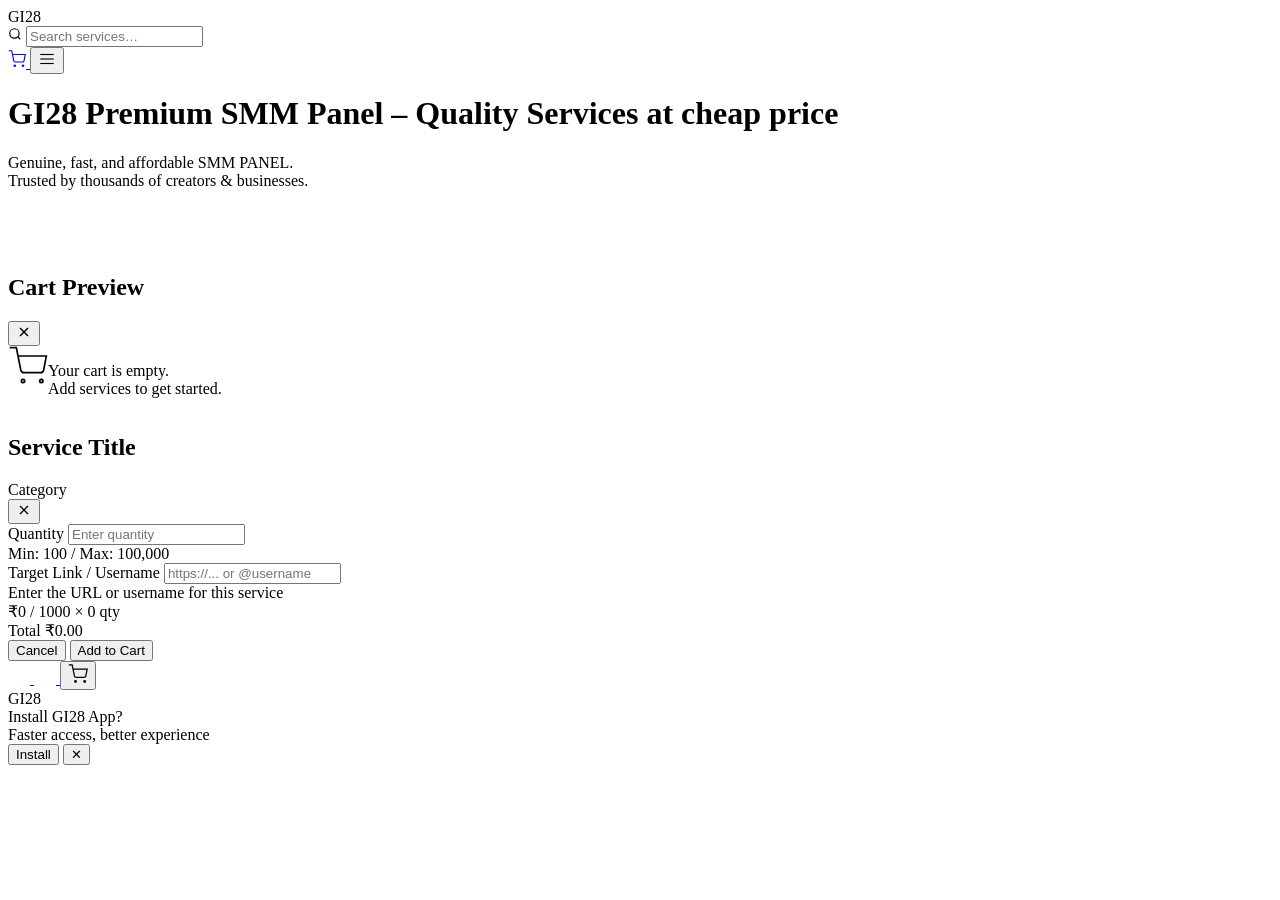
==== index.html @ 5dd4b01d "Create index.html" ====
<!DOCTYPE html>
<html lang="en">
<head>
  <meta charset="UTF-8"/>
  <meta name="viewport" content="width=device-width, initial-scale=1.0, viewport-fit=cover"/>
  <meta name="theme-color" content="#1A2517"/>
  <meta name="description" content="GI28 — Cheapest digital services marketplace. Instagram, YouTube, Telegram, Facebook growth services. Fast, secure, genuine."/>
  <meta name="keywords" content="instagram followers, youtube subscribers, telegram members, social media services, cheap smm panel"/>
  <meta property="og:title" content="GI28 — Digital Services Marketplace"/>
  <meta property="og:description" content="Cheapest Deals | Limited Time Offer | Fast and Secure | Genuine Services"/>
  <meta property="og:url" content="https://gi28.site"/>
  <meta property="og:type" content="website"/>
  <meta name="twitter:card" content="summary"/>
  <title>GI28 — Digital Services Marketplace</title>
  <link rel="manifest" href="/manifest.json"/>
  <link rel="preconnect" href="https://fonts.googleapis.com"/>
  <link rel="preconnect" href="https://fonts.gstatic.com" crossorigin/>
  <link href="https://fonts.googleapis.com/css2?family=Playfair+Display:ital,wght@0,400;0,500;0,600;0,700;1,400&family=DM+Sans:opsz,wght@9..40,300;9..40,400;9..40,500&display=swap" rel="stylesheet"/>
  <link rel="stylesheet" href="/style.css"/>
</head>
<body>

<!-- Background blobs -->
<div class="bg-blobs" aria-hidden="true">
  <div class="bg-blob bg-blob--1"></div>
  <div class="bg-blob bg-blob--2"></div>
  <div class="bg-blob bg-blob--3"></div>
</div>

<div id="app">

  <!-- ── Topbar ── -->

  <!-- ── Header ── -->
  <header class="header" role="banner">
    <div class="header__logo">
      GI28
   </div>

    <div class="header__search" role="search" style="position:relative">
      <svg width="14" height="14" viewBox="0 0 24 24" fill="none" stroke="currentColor" stroke-width="2" aria-hidden="true">
        <circle cx="11" cy="11" r="8"/><line x1="21" y1="21" x2="16.65" y2="16.65"/>
      </svg>
      <input type="search" id="search-input" placeholder="Search services…" autocomplete="off" aria-label="Search services"/>
      <div id="search-results" class="search-results" role="listbox" aria-label="Search results"></div>
    </div>



    <div class="header__actions">
      <a href="/cart/" class="btn-icon" title="View Cart" aria-label="View cart">
        <svg width="18" height="18" viewBox="0 0 24 24" fill="none" stroke="currentColor" stroke-width="1.5" aria-hidden="true">
          <circle cx="9" cy="21" r="1"/><circle cx="20" cy="21" r="1"/>
          <path d="M1 1h4l2.68 13.39a2 2 0 0 0 2 1.61h9.72a2 2 0 0 0 2-1.61L23 6H6"/>
        </svg>
        <span class="cart-badge" aria-live="polite" style="display:none">0</span>
      </a>

      <button id="cart-toggle" class="btn-icon" title="Cart Preview" aria-label="Open cart preview" aria-expanded="false">
        <svg width="18" height="18" viewBox="0 0 24 24" fill="none" stroke="currentColor" stroke-width="1.5" aria-hidden="true">
          <line x1="3" y1="12" x2="21" y2="12"/><line x1="3" y1="6" x2="21" y2="6"/><line x1="3" y1="18" x2="21" y2="18"/>
        </svg>
        <span class="cart-badge" aria-live="polite" style="display:none">0</span>
      </button>
    </div>
  </header>

  <!-- ── Page Layout ── -->
  <div class="page-layout">

    <!-- ── Sidebar ── -->
    <nav id="sidebar" class="sidebar" aria-label="Service categories"></nav>

    <!-- ── Main ── -->
    <main class="main-content" id="main-content">

      <!-- Hero -->
      <div class="hero-banner" role="banner">
  
        <h1 class="hero-banner__title">
    GI28 Premium SMM Panel – Quality Services at cheap price 
        </h1>
        <p class="hero-banner__sub">
          Genuine, fast, and affordable SMM PANEL.<br/>
          Trusted by thousands of creators &amp; businesses.
        </p>
       </div>

      <!-- Services Grid -->
      <div id="services-container">
        <!-- Injected by app.js -->
        <div style="display:flex;gap:12px;flex-wrap:wrap;padding:24px 0">
          <!-- Skeleton tiles -->
          <div class="service-tile skeleton" style="opacity:0.4"></div>
          <div class="service-tile skeleton" style="opacity:0.4"></div>
          <div class="service-tile skeleton" style="opacity:0.4"></div>
          <div class="service-tile skeleton" style="opacity:0.4"></div>
        </div>
      </div>

    </main>
  </div>

  <!-- ── Cart Sidebar ── -->
  <aside id="cart-sidebar" class="cart-sidebar" role="complementary" aria-label="Cart preview">
    <div class="cart-sidebar__header">
      <h2 class="cart-sidebar__title">Cart Preview</h2>
      <button id="cart-close" class="cart-sidebar__close" aria-label="Close cart">
        <svg width="16" height="16" viewBox="0 0 24 24" fill="none" stroke="currentColor" stroke-width="2">
          <line x1="18" y1="6" x2="6" y2="18"/><line x1="6" y1="6" x2="18" y2="18"/>
        </svg>
      </button>
    </div>

    <div id="cart-sidebar-items" class="cart-sidebar__items"></div>

    <div id="cart-sidebar-empty" class="cart-sidebar__empty" style="display:flex">
      <svg width="40" height="40" viewBox="0 0 24 24" fill="none" stroke="currentColor" stroke-width="1" aria-hidden="true">
        <circle cx="9" cy="21" r="1"/><circle cx="20" cy="21" r="1"/>
        <path d="M1 1h4l2.68 13.39a2 2 0 0 0 2 1.61h9.72a2 2 0 0 0 2-1.61L23 6H6"/>
      </svg>
      <p>Your cart is empty.<br/>Add services to get started.</p>
    </div>

    <div id="cart-sidebar-footer" class="cart-sidebar__footer" style="display:none">
      <div class="cart-sidebar__subtotal">
        <span class="cart-sidebar__subtotal-label">Subtotal</span>
        <span id="cart-sidebar-total" class="cart-sidebar__subtotal-amount">₹0.00</span>
      </div>
      <button id="go-to-cart" class="btn btn--primary btn--full">
        View Full Cart
        <svg width="14" height="14" viewBox="0 0 24 24" fill="none" stroke="currentColor" stroke-width="2">
          <line x1="5" y1="12" x2="19" y2="12"/><polyline points="12 5 19 12 12 19"/>
        </svg>
      </button>
    </div>
  </aside>

  <!-- Cart overlay -->
  <div id="cart-overlay" onclick="GI28.closeCart()" style="position:fixed;inset:0;background:rgba(26,37,23,0.5);z-index:299;display:none"></div>

</div><!-- #app -->

<!-- ── Add to Cart Modal ── -->
<div id="modal-overlay" class="modal-overlay" role="dialog" aria-modal="true" aria-labelledby="modal-title">
  <div id="add-modal" class="modal" data-service-id="">

    <div class="modal__header">
      <div>
        <h2 class="modal__title" id="modal-title">Service Title</h2>
        <div class="modal__category" id="modal-category">Category</div>
      </div>
      <button id="modal-close-btn" class="modal__close" aria-label="Close">
        <svg width="16" height="16" viewBox="0 0 24 24" fill="none" stroke="currentColor" stroke-width="2">
          <line x1="18" y1="6" x2="6" y2="18"/><line x1="6" y1="6" x2="18" y2="18"/>
        </svg>
      </button>
    </div>

    <div class="modal__body">
  <div class="modal-service-desc" id="modal-description"></div>
      <div class="form-group">
        <label class="form-label" for="modal-qty">Quantity</label>
        <input type="number" id="modal-qty" class="form-input" min="1" step="1" placeholder="Enter quantity"/>
        <div class="form-hint" id="modal-qty-hint">Min: 100 / Max: 100,000</div>
        <div class="form-error" id="modal-qty-error"></div>
      </div>

      <div class="form-group">
        <label class="form-label" for="modal-link">Target Link / Username</label>
        <input type="text" id="modal-link" class="form-input" placeholder="https://... or @username"/>
        <div class="form-hint">Enter the URL or username for this service</div>
        <div class="form-error" id="modal-link-error"></div>
      </div>

      <div class="price-preview">
        <div class="price-preview__row">
          <span id="modal-unit-price">₹0 / 1000</span>
          <span>×</span>
          <span><span id="modal-qty-display">0</span> qty</span>
        </div>
        <div class="price-preview__total">
          <span class="price-preview__total-label">Total</span>
          <span class="price-preview__total-amount" id="modal-total">₹0.00</span>
        </div>
      </div>

    </div>

    <div class="modal__footer">
      <button id="modal-cancel" class="btn btn--secondary">Cancel</button>
      <button id="modal-confirm" class="btn btn--primary">Add to Cart</button>
    </div>

  </div>
</div>

<!-- ── Floating Support Buttons ── -->
<div class="float-support" aria-label="Support contacts">
  <a href="https://wa.me/919583075623" target="_blank" rel="noopener" class="float-btn float-btn--wa" title="WhatsApp Support" aria-label="WhatsApp Support">
    <svg width="22" height="22" viewBox="0 0 24 24" fill="white" aria-hidden="true">
      <path d="M17.472 14.382c-.297-.149-1.758-.867-2.03-.967-.273-.099-.471-.148-.67.15-.197.297-.767.966-.94 1.164-.173.199-.347.223-.644.075-.297-.15-1.255-.463-2.39-1.475-.883-.788-1.48-1.761-1.653-2.059-.173-.297-.018-.458.13-.606.134-.133.298-.347.446-.52.149-.174.198-.298.298-.497.099-.198.05-.371-.025-.52-.075-.149-.669-1.612-.916-2.207-.242-.579-.487-.5-.669-.51-.173-.008-.371-.01-.57-.01-.198 0-.52.074-.792.372-.272.297-1.04 1.016-1.04 2.479 0 1.462 1.065 2.875 1.213 3.074.149.198 2.096 3.2 5.077 4.487.709.306 1.262.489 1.694.625.712.227 1.36.195 1.871.118.571-.085 1.758-.719 2.006-1.413.248-.694.248-1.289.173-1.413-.074-.124-.272-.198-.57-.347m-5.421 7.403h-.004a9.87 9.87 0 0 1-5.031-1.378l-.361-.214-3.741.982.998-3.648-.235-.374a9.86 9.86 0 0 1-1.51-5.26c.001-5.45 4.436-9.884 9.888-9.884 2.64 0 5.122 1.03 6.988 2.898a9.825 9.825 0 0 1 2.893 6.994c-.003 5.45-4.437 9.884-9.885 9.884m8.413-18.297A11.815 11.815 0 0 0 12.05 0C5.495 0 .16 5.335.157 11.892c0 2.096.547 4.142 1.588 5.945L.057 24l6.305-1.654a11.882 11.882 0 0 0 5.683 1.448h.005c6.554 0 11.89-5.335 11.893-11.893a11.821 11.821 0 0 0-3.48-8.413Z"/>
    </svg>
  </a>
  <a href="https://t.me/Const_Abrar" target="_blank" rel="noopener" class="float-btn float-btn--tg" title="Telegram Support" aria-label="Telegram Support">
    <svg width="22" height="22" viewBox="0 0 24 24" fill="white" aria-hidden="true">
      <path d="M11.944 0A12 12 0 0 0 0 12a12 12 0 0 0 12 12 12 12 0 0 0 12-12A12 12 0 0 0 12 0a12 12 0 0 0-.056 0zm4.962 7.224c.1-.002.321.023.465.14a.506.506 0 0 1 .171.325c.016.093.036.306.02.472-.18 1.898-.962 6.502-1.36 8.627-.168.9-.499 1.201-.82 1.23-.696.065-1.225-.46-1.9-.902-1.056-.693-1.653-1.124-2.678-1.8-1.185-.78-.417-1.21.258-1.91.177-.184 3.247-2.977 3.307-3.23.007-.032.014-.15-.056-.212s-.174-.041-.249-.024c-.106.024-1.793 1.14-5.061 3.345-.48.33-.913.49-1.302.48-.428-.008-1.252-.241-1.865-.44-.752-.245-1.349-.374-1.297-.789.027-.216.325-.437.893-.663 3.498-1.524 5.83-2.529 6.998-3.014 3.332-1.386 4.025-1.627 4.476-1.635z"/>
    </svg>
  </a>

  <!-- Mobile cart button -->
  <button id="cart-mobile-toggle" class="float-btn float-cart-mobile" aria-label="Open cart">
    <svg width="20" height="20" viewBox="0 0 24 24" fill="none" stroke="currentColor" stroke-width="1.5" aria-hidden="true">
      <circle cx="9" cy="21" r="1"/><circle cx="20" cy="21" r="1"/>
      <path d="M1 1h4l2.68 13.39a2 2 0 0 0 2 1.61h9.72a2 2 0 0 0 2-1.61L23 6H6"/>
    </svg>
    <span class="cart-badge" style="display:none">0</span>
  </button>
</div>

<!-- ── PWA Install Prompt ── -->
<div id="install-prompt" class="install-prompt" role="dialog" aria-label="Install app">
  <div class="install-prompt__icon">GI28</div>
  <div class="install-prompt__text">
    <div class="install-prompt__title">Install GI28 App?</div>
    <div class="install-prompt__sub">Faster access, better experience</div>
  </div>
  <div class="install-prompt__actions">
    <button id="install-btn" class="btn btn--primary btn--sm">Install</button>
    <button id="install-dismiss" class="install-prompt__dismiss" aria-label="Dismiss">✕</button>
  </div>
</div>

<!-- ── Toast Container ── -->
<div id="toast-container" class="toast-container" aria-live="polite" aria-atomic="false"></div>

<script src="/app.js"></script>
<script>
  // Cart overlay show/hide sync
  const cartSidebar = document.getElementById('cart-sidebar');
  const cartOverlay = document.getElementById('cart-overlay');
  const observer = new MutationObserver(() => {
    cartOverlay.style.display = cartSidebar.classList.contains('open') ? 'block' : 'none';
  });
  observer.observe(cartSidebar, { attributes: true, attributeFilter: ['class'] });
</script>
</body>
</html>
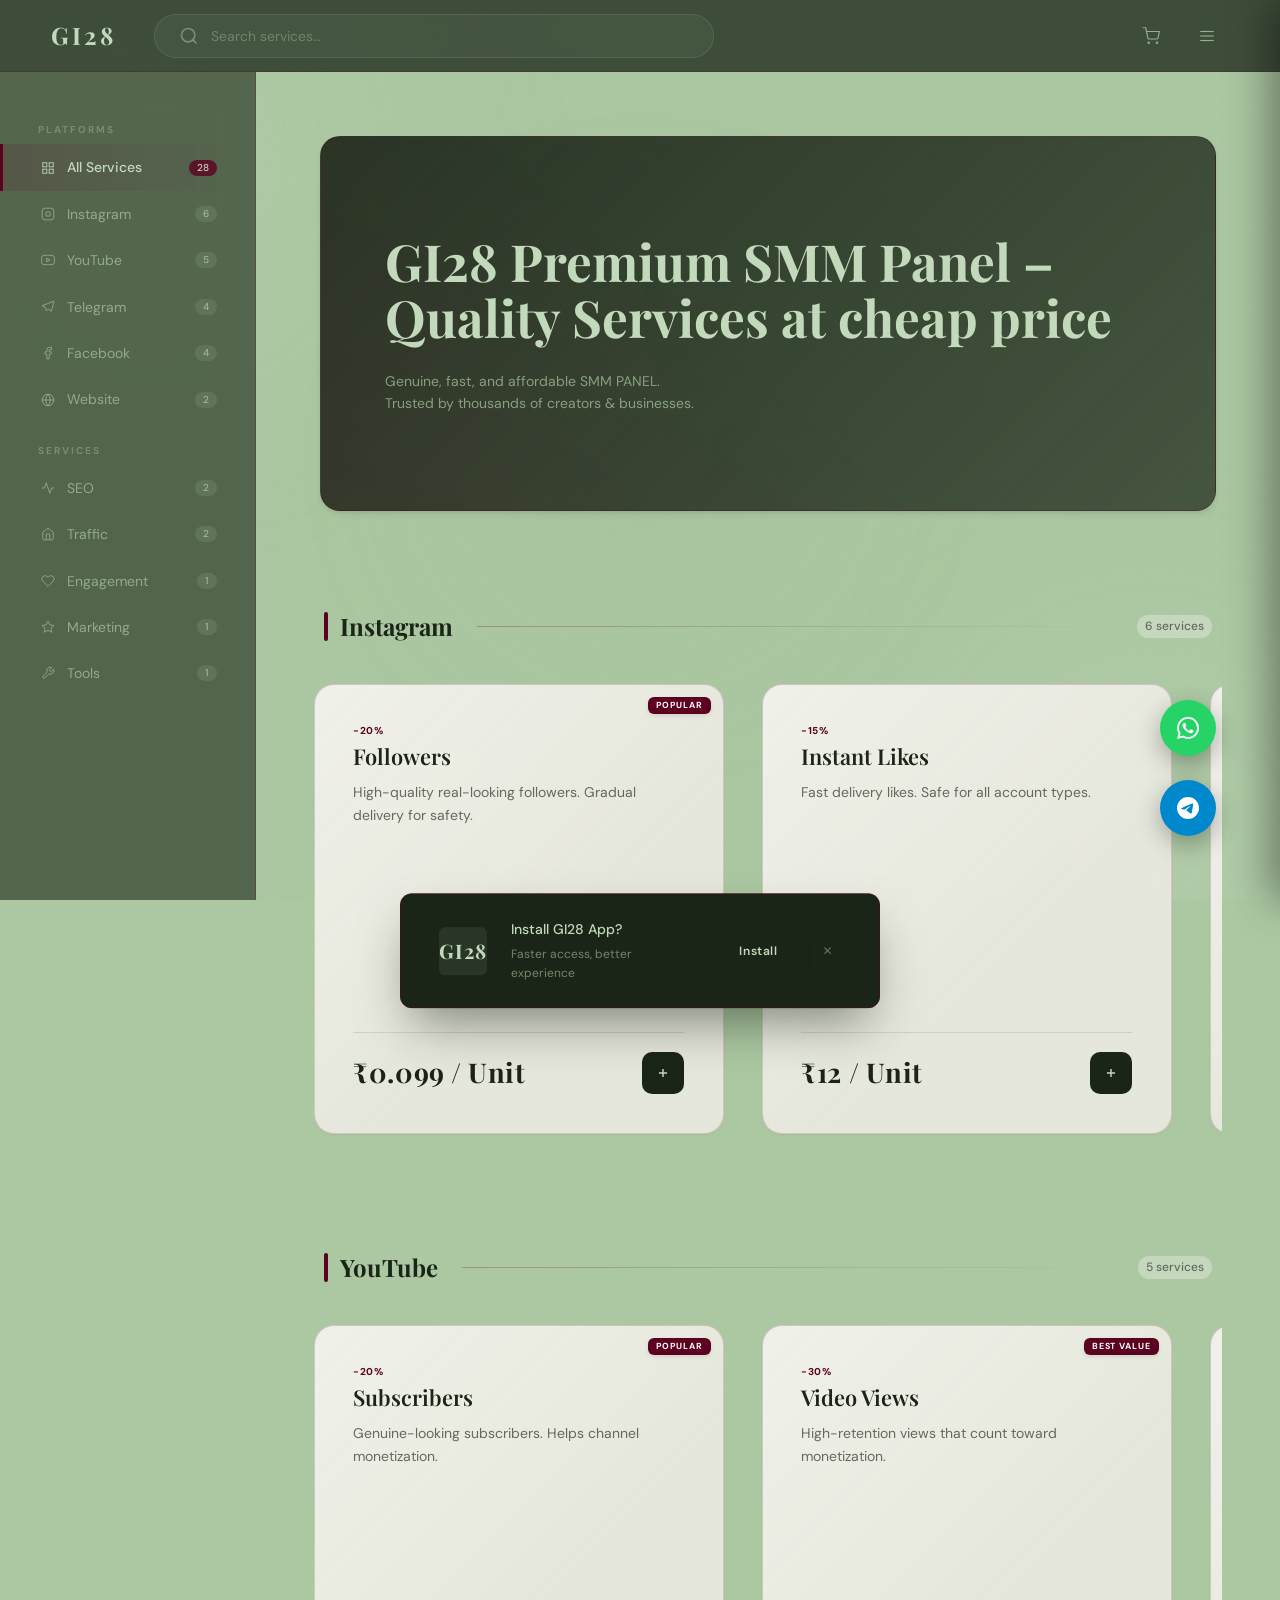
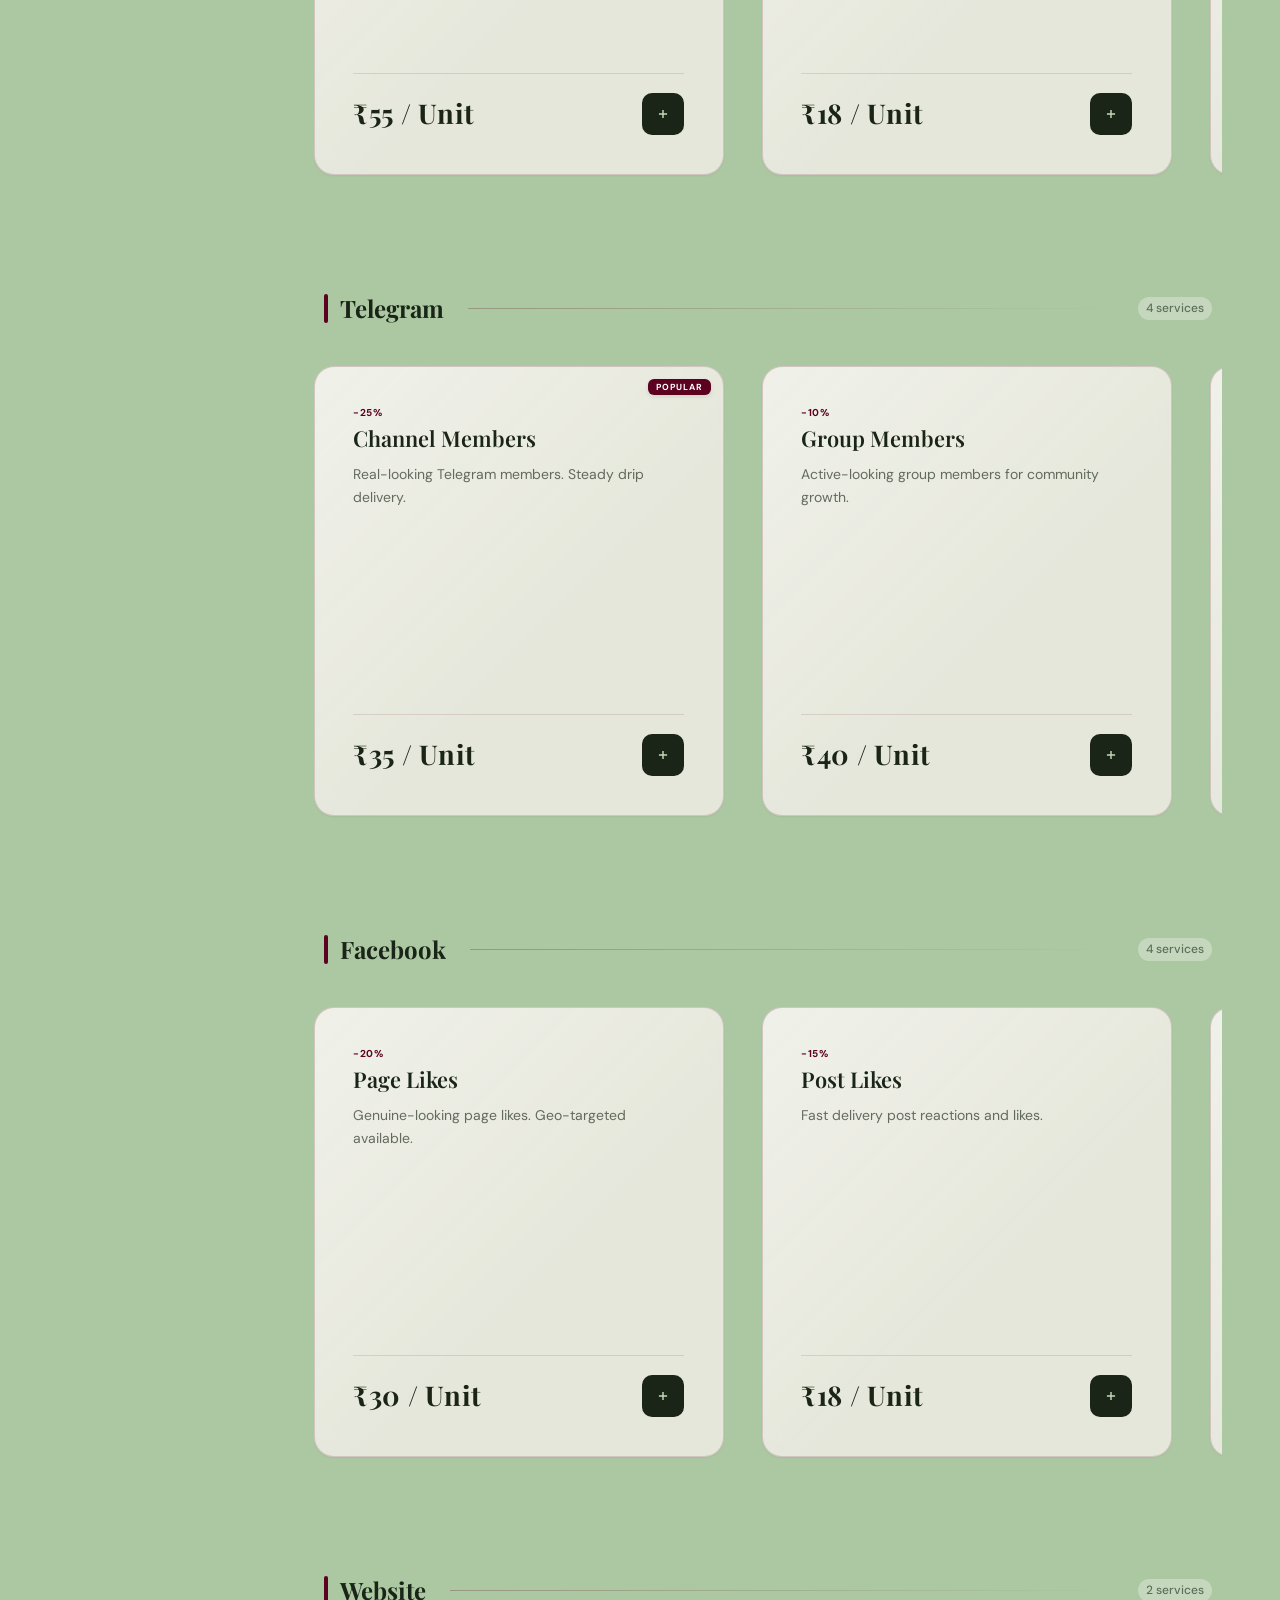
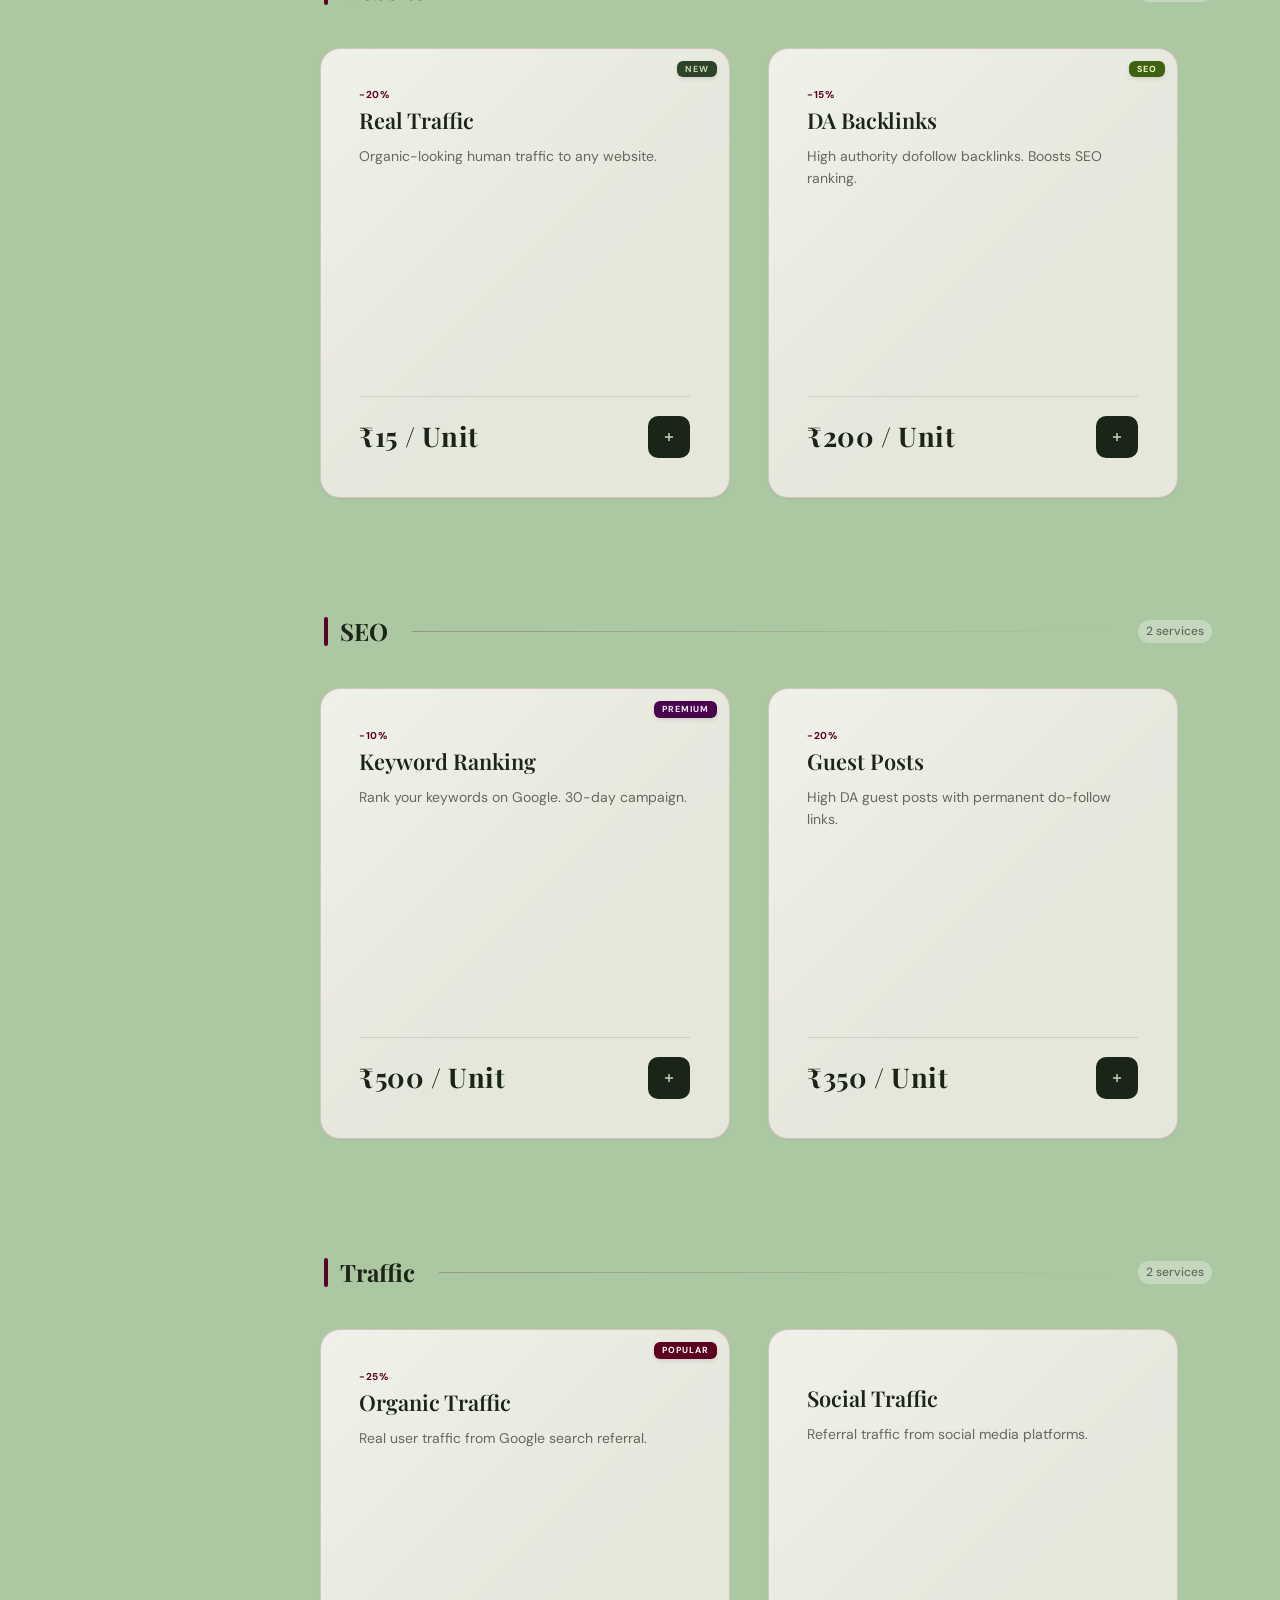
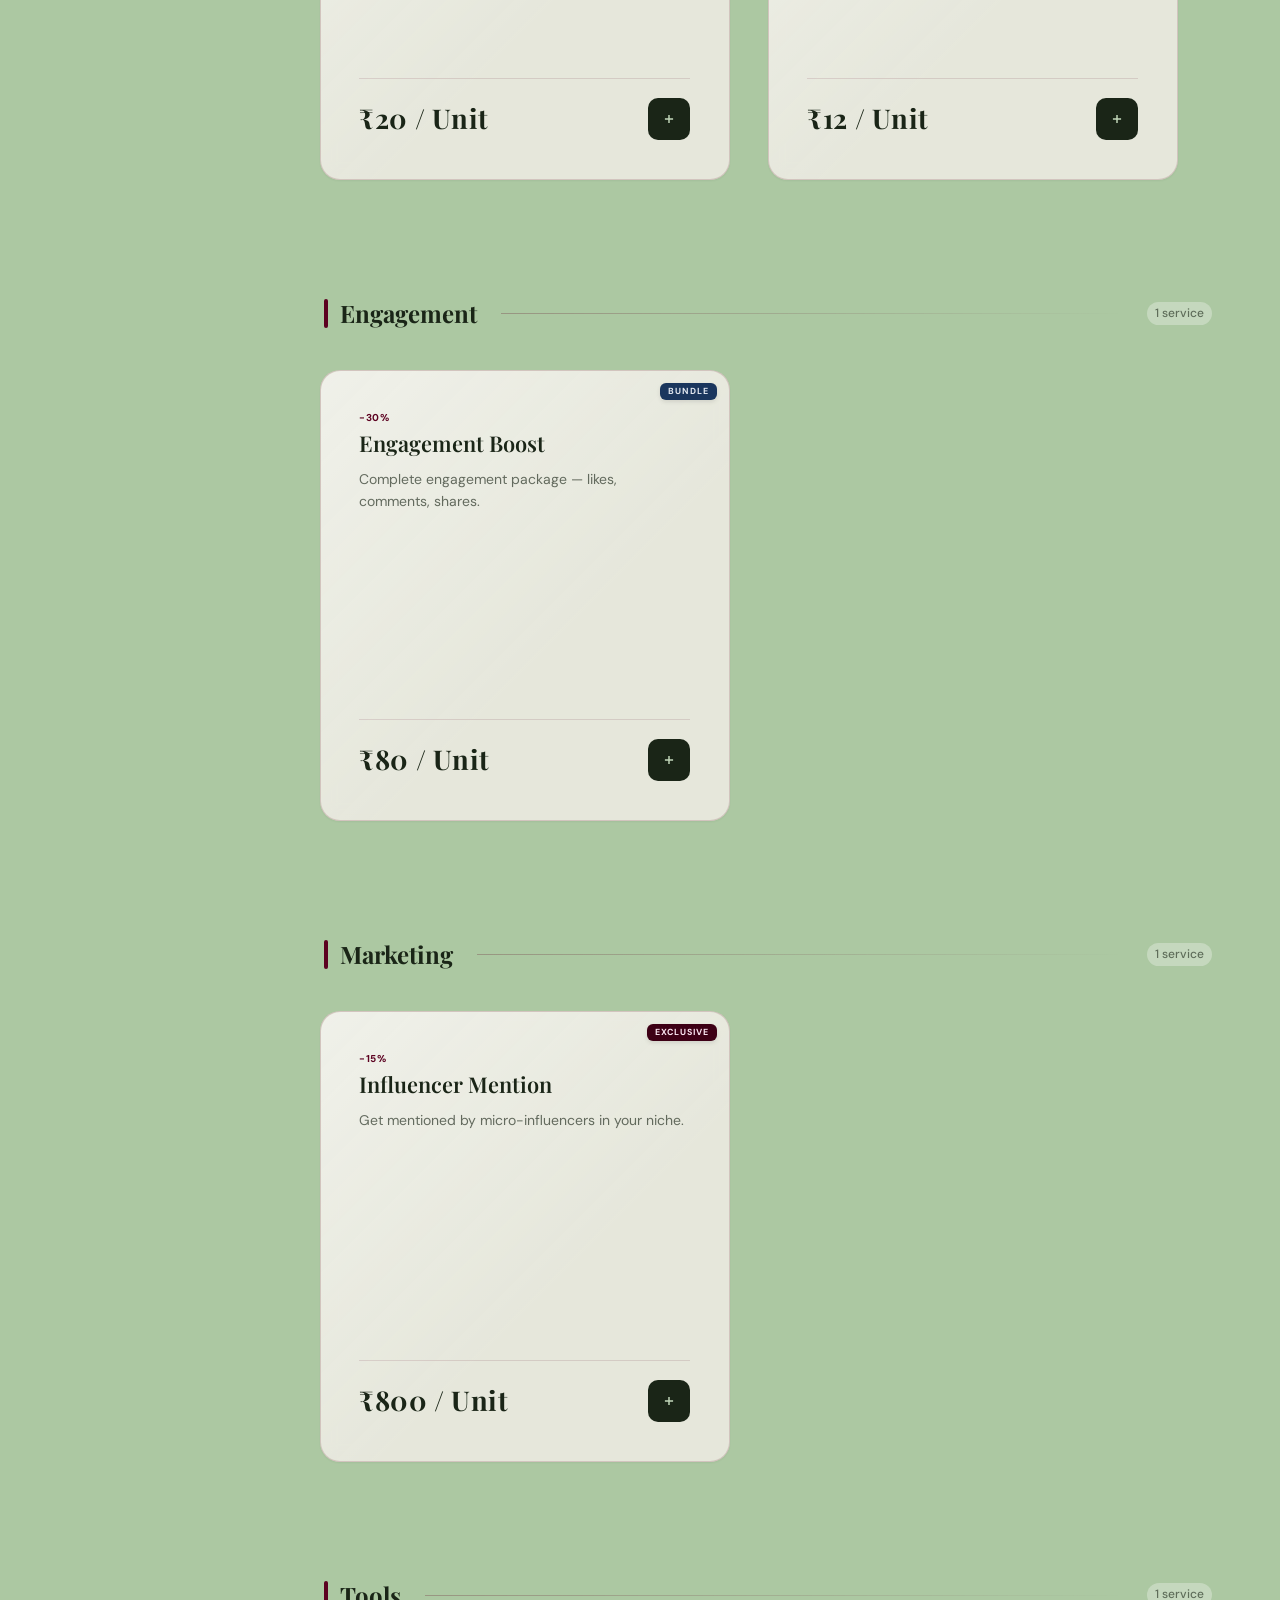
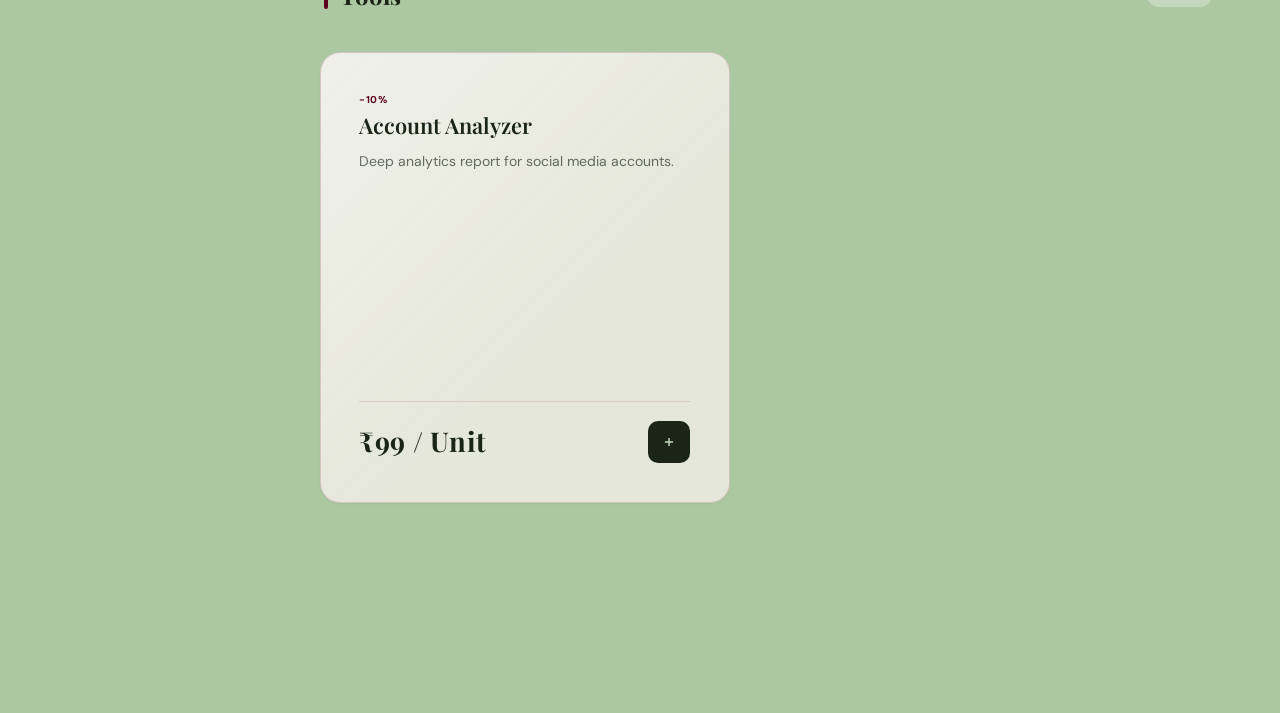
==== commit 6e97d4ae: "Update index.html" ====
--- a/index.html
+++ b/index.html
@@ -16,7 +16,7 @@
   <link rel="preconnect" href="https://fonts.googleapis.com"/>
   <link rel="preconnect" href="https://fonts.gstatic.com" crossorigin/>
   <link href="https://fonts.googleapis.com/css2?family=Playfair+Display:ital,wght@0,400;0,500;0,600;0,700;1,400&family=DM+Sans:opsz,wght@9..40,300;9..40,400;9..40,500&display=swap" rel="stylesheet"/>
-  <link rel="stylesheet" href="/style.css"/>
+  <link rel="stylesheet" href="style.css"/>
 </head>
 <body>
 
@@ -234,7 +234,7 @@
 <!-- ── Toast Container ── -->
 <div id="toast-container" class="toast-container" aria-live="polite" aria-atomic="false"></div>
 
-<script src="/app.js"></script>
+<script src="app.js"></script>
 <script>
   // Cart overlay show/hide sync
   const cartSidebar = document.getElementById('cart-sidebar');
--- a/style.css
+++ b/style.css
@@ -0,0 +1,1748 @@
+/* ============================================================
+   GI28 — Premium Digital Services Marketplace
+   Design System & Full Stylesheet (Enhanced Edition)
+   ============================================================ */
+
+@import url('https://fonts.googleapis.com/css2?family=Playfair+Display:ital,wght@0,400;0,500;0,600;0,700;1,400;1,500&family=DM+Sans:ital,opsz,wght@0,9..40,300;0,9..40,400;0,9..40,500;1,9..40,300&display=swap');
+
+/* ── CSS Custom Properties ── */
+:root {
+  /* Colors - Kept original palette but optimized contrast */
+  --sage:        #ACC8A2;
+  --sage-light:  #c3d9bb;
+  --sage-dark:   #8aab80;
+  --deep-olive:  #1A2517;
+  --olive-mid:   #253520;
+  --olive-light: #2e4229;
+  --burgundy:    #5C0120;
+  --burgundy-hi: #7a0130;
+  --burgundy-lo: #3d0015;
+  --cream:       #f0ede6;
+  --cream-dark:  #e2ddd4;
+  
+  /* Transparencies for Glass/Overlays */
+  --white-ghost: rgba(255, 255, 255, 0.08);
+  --white-faint: rgba(255, 255, 255, 0.03);
+  --glass-bg:    rgba(26, 37, 23, 0.75);
+  --glass-border: rgba(92, 1, 32, 0.25);
+
+  /* Typography */
+  --font-serif: 'Playfair Display', Georgia, serif;
+  --font-sans:  'DM Sans', system-ui, -apple-system, sans-serif;
+
+  /* Fluid Typographic Scale */
+  --fs-hero:   clamp(2rem, 4vw, 3.5rem);
+  --fs-h1:     clamp(1.5rem, 3vw, 2.25rem);
+  --fs-h2:     clamp(1.25rem, 2vw, 1.5rem);
+  --fs-title:  clamp(1rem, 1.5vw, 1.125rem);
+  --fs-body:   clamp(0.875rem, 1vw, 1rem); /* 14px to 16px */
+  --fs-meta:   0.75rem; /* 12px */
+  --fs-micro:  0.625rem; /* 10px */
+
+  /* Fluid Spacing Scale */
+  --sp-xs:  clamp(0.25rem, 0.5vw, 0.375rem);
+  --sp-sm:  clamp(0.5rem, 1vw, 0.75rem);
+  --sp-md:  clamp(1rem, 2vw, 1.5rem);
+  --sp-lg:  clamp(1.5rem, 3vw, 2.5rem);
+  --sp-xl:  clamp(2.5rem, 5vw, 4rem);
+  --sp-2xl: clamp(4rem, 8vw, 6rem);
+
+  /* Layout */
+  --header-h:     4.5rem; /* 72px */
+  --sidebar-w:    clamp(200px, 20vw, 260px);
+  --cart-w:       clamp(320px, 85vw, 400px);
+  --tile-size: clamp(320px, 32vw, 420px);
+  --tile-gap: var(--sp-lg);
+  
+  /* Refined Border Radii */
+  --radius-sm:    0.375rem;
+  --radius-md:    0.75rem;
+  --radius-lg:    1.25rem;
+  --radius-full:  9999px;
+
+  /* Custom Easings for Premium Feel */
+  --ease-in-out: cubic-bezier(0.65, 0, 0.35, 1);
+  --ease-spring: cubic-bezier(0.175, 0.885, 0.32, 1.275);
+  --ease-out:    cubic-bezier(0.21, 1.06, 0.61, 1);
+
+  /* Transitions */
+  --t-fast:   0.15s var(--ease-out);
+  --t-mid:    0.3s var(--ease-out);
+  --t-slow:   0.5s var(--ease-in-out);
+  --t-spring: 0.6s var(--ease-spring);
+
+  /* Layered Shadows for True Depth */
+  --shadow-sm:    0 1px 2px rgba(26,37,23,0.05);
+  --shadow-card:  0 4px 6px -1px rgba(26,37,23,0.1), 0 2px 4px -1px rgba(26,37,23,0.06);
+  --shadow-hover: 0 20px 25px -5px rgba(26,37,23,0.15), 0 10px 10px -5px rgba(92,1,32,0.08);
+  --shadow-modal: 0 25px 50px -12px rgba(26,37,23,0.5);
+  --shadow-glow:  0 0 15px rgba(92,1,32,0.3);
+
+  /* Z-index Management */
+  --z-base:    1;
+  --z-sidebar: 100;
+  --z-header:  200;
+  --z-overlay: 400;
+  --z-modal:   500;
+  --z-cart:    600;
+  --z-toast:   700;
+  --z-float:   800;
+}
+
+/* ── Reset & Baseline ── */
+*, *::before, *::after {
+  box-sizing: border-box;
+  margin: 0;
+  padding: 0;
+}
+
+html {
+  font-size: 100%;
+  scroll-behavior: smooth;
+  scroll-padding-top: calc(var(--header-h) + var(--sp-lg));
+  -webkit-text-size-adjust: 100%;
+  -moz-text-size-adjust: 100%;
+}
+
+body {
+  font-family: var(--font-sans);
+  font-size: var(--fs-body);
+  font-weight: 400;
+  line-height: 1.6;
+  color: var(--deep-olive);
+  background: var(--sage);
+  overflow-x: hidden;
+  min-height: 100vh;
+  text-rendering: optimizeLegibility;
+  -webkit-font-smoothing: antialiased;
+  -moz-osx-font-smoothing: grayscale;
+}
+
+::selection {
+  background: var(--burgundy);
+  color: var(--cream);
+}
+
+a {
+  color: inherit;
+  text-decoration: none;
+  transition: color var(--t-fast);
+}
+
+img, svg, video, picture {
+  display: block;
+  max-width: 100%;
+  height: auto;
+}
+
+button {
+  cursor: pointer;
+  font-family: inherit;
+  border: none;
+  background: none;
+  color: inherit;
+}
+
+input, select, textarea {
+  font-family: inherit;
+  font-size: inherit;
+}
+
+ul, ol {
+  list-style: none;
+}
+
+/* Global Accessibility Focus State */
+*:focus-visible {
+  outline: 2px solid var(--burgundy);
+  outline-offset: 4px;
+  border-radius: 2px;
+}
+
+/* ── Paper Texture Background ── */
+body::before {
+  content: '';
+  position: fixed;
+  inset: 0;
+  background-image: url("data:image/svg+xml,%3Csvg xmlns='http://www.w3.org/2000/svg' width='400' height='400'%3E%3Cfilter id='noise'%3E%3CfeTurbulence type='fractalNoise' baseFrequency='0.75' numOctaves='3' stitchTiles='stitch'/%3E%3C/filter%3E%3Crect width='400' height='400' filter='url(%23noise)' opacity='0.04'/%3E%3C/svg%3E");
+  pointer-events: none;
+  z-index: 0;
+  mix-blend-mode: multiply;
+}
+
+/* Gradient Blobs */
+.bg-blobs {
+  position: fixed;
+  inset: 0;
+  overflow: hidden;
+  pointer-events: none;
+  z-index: 0;
+}
+
+.bg-blob {
+  position: absolute;
+  border-radius: var(--radius-full);
+  filter: blur(100px);
+  opacity: 0.4;
+  will-change: transform;
+  animation: blobFloat 24s var(--ease-in-out) infinite alternate;
+}
+
+.bg-blob--1 {
+  width: 45vw; height: 45vw;
+  background: radial-gradient(circle, #b8d4ae, transparent 70%);
+  top: -10vw; left: -10vw;
+  animation-duration: 28s;
+}
+
+.bg-blob--2 {
+  width: 40vw; height: 40vw;
+  background: radial-gradient(circle, #c8dcc3, transparent 70%);
+  bottom: -15vw; right: -10vw;
+  animation-duration: 22s;
+  animation-delay: -5s;
+}
+
+.bg-blob--3 {
+  width: 35vw; height: 35vw;
+  background: radial-gradient(circle, #9ab890, transparent 70%);
+  top: 50%; left: 50%;
+  transform: translate(-50%, -50%);
+  animation-duration: 35s;
+  animation-delay: -15s;
+  opacity: 0.25;
+}
+
+@keyframes blobFloat {
+  0%   { transform: translate(0, 0) scale(1) rotate(0deg); }
+  33%  { transform: translate(5vw, -3vw) scale(1.1) rotate(5deg); }
+  66%  { transform: translate(-3vw, 5vw) scale(0.95) rotate(-5deg); }
+  100% { transform: translate(2vw, -2vw) scale(1.05) rotate(2deg); }
+}
+
+/* ── App Shell ── */
+#app {
+  position: relative;
+  z-index: var(--z-base);
+  min-height: 100vh;
+  display: flex;
+  flex-direction: column;
+}
+
+/* ── Header ── */
+.header{
+  position: sticky;
+  top: 0;
+  z-index: var(--z-header);
+
+  height: var(--header-h);
+
+  display: flex;
+  align-items: center;
+  justify-content: space-between;
+
+  width: 100%;
+  max-width: 1700px;
+  margin-inline: auto;
+
+  padding-inline: clamp(24px,4vw,72px);
+  gap: var(--sp-lg);
+
+  background: var(--glass-bg);
+  backdrop-filter: blur(24px);
+  -webkit-backdrop-filter: blur(24px);
+
+  border-bottom: 1px solid var(--glass-border);
+
+  transition: background var(--t-mid), box-shadow var(--t-mid);
+}
+.header__logo {
+  font-family: var(--font-serif);
+  font-size: clamp(1.2rem, 2vw, 1.5rem);
+  font-weight: 700;
+  color: var(--sage-light);
+  letter-spacing: 0.12em;
+  white-space: nowrap;
+  flex-shrink: 0;
+  text-transform: uppercase;
+}
+
+.header__logo span {
+  display: block;
+  font-size: 0.55em;
+  font-family: var(--font-sans);
+  font-weight: 500;
+  letter-spacing: 0.25em;
+  color: var(--sage-dark);
+  margin-top: 2px;
+}
+
+.header__search {
+  flex: 1;
+  max-width: 560px;
+  display: flex;
+  align-items: center;
+  gap: var(--sp-sm);
+  background: rgba(172, 200, 162, 0.06);
+  border: 1px solid rgba(172, 200, 162, 0.15);
+  padding-inline: var(--sp-md);
+  height: 44px; /* Improved touch target */
+  border-radius: var(--radius-full);
+  transition: all var(--t-mid);
+}
+
+.header__search:focus-within {
+  border-color: rgba(92, 1, 32, 0.8);
+  background: rgba(172, 200, 162, 0.1);
+  box-shadow: var(--shadow-glow);
+}
+
+.header__search input {
+  flex: 1;
+  background: none;
+  border: none;
+  outline: none;
+  font-size: var(--fs-body);
+  color: var(--sage-light);
+  font-weight: 400;
+  width: 100%;
+}
+
+.header__search input::placeholder {
+  color: rgba(172, 200, 162, 0.4);
+}
+
+.header__search svg {
+  color: rgba(172, 200, 162, 0.5);
+  flex-shrink: 0;
+  width: 20px;
+  height: 20px;
+  transition: color var(--t-fast);
+}
+
+.header__search:focus-within svg {
+  color: var(--burgundy-hi);
+}
+
+.header__actions {
+  display: flex;
+  align-items: center;
+  gap: var(--sp-sm);
+  margin-left: auto;
+  flex-shrink: 0;
+}
+
+.btn-icon {
+  width: 44px; /* A11y touch target */
+  height: 44px;
+  display: flex;
+  align-items: center;
+  justify-content: center;
+  border-radius: var(--radius-full);
+  color: rgba(172, 200, 162, 0.8);
+  transition: all var(--t-spring);
+  position: relative;
+  background: transparent;
+}
+
+.btn-icon:hover {
+  background: var(--white-ghost);
+  color: var(--sage-light);
+  transform: translateY(-2px);
+}
+
+.btn-icon:active {
+  transform: translateY(0);
+}
+
+.cart-badge {
+  position: absolute;
+  top: 4px;
+  right: 2px;
+  min-width: 20px;
+  height: 20px;
+  background: var(--burgundy);
+  color: #fff;
+  font-size: var(--fs-micro);
+  font-weight: 700;
+  border-radius: var(--radius-full);
+  display: flex;
+  align-items: center;
+  justify-content: center;
+  padding-inline: 4px;
+  line-height: 1;
+  box-shadow: 0 2px 5px rgba(92, 1, 32, 0.4);
+  transition: transform var(--t-spring);
+}
+
+.cart-badge.pulse {
+  animation: badgePulse 0.4s var(--ease-spring);
+}
+
+@keyframes badgePulse {
+  0%   { transform: scale(1); }
+  50%  { transform: scale(1.3); }
+  100% { transform: scale(1); }
+}
+
+.header__tagline {
+  display: none;
+  font-size: var(--fs-micro);
+  font-weight: 500;
+  letter-spacing: 0.15em;
+  text-transform: uppercase;
+  color: rgba(172, 200, 162, 0.5);
+  white-space: nowrap;
+}
+
+@media (min-width: 1100px) {
+  .header__tagline { display: block; }
+}
+
+/* ── Page Layout ── */
+.page-layout {
+  display: grid;
+  grid-template-columns: var(--sidebar-w) 1fr;
+  flex: 1;
+}
+
+/* ── Left Sidebar ── */
+.sidebar {
+  position: sticky;
+  top: var(--header-h);
+  height: calc(100vh - var(--header-h));
+  overflow-y: auto;
+  background: rgba(26, 37, 23, 0.6);
+  backdrop-filter: blur(16px);
+  -webkit-backdrop-filter: blur(16px);
+  border-right: 1px solid var(--glass-border);
+  padding-block: var(--sp-lg);
+  scrollbar-width: thin;
+  scrollbar-color: rgba(92, 1, 32, 0.4) transparent;
+}
+
+.sidebar::-webkit-scrollbar {
+  width: 4px;
+}
+
+.sidebar::-webkit-scrollbar-track {
+  background: transparent;
+}
+
+.sidebar::-webkit-scrollbar-thumb {
+  background: rgba(92, 1, 32, 0.4);
+  border-radius: var(--radius-full);
+}
+
+.sidebar__label {
+  font-size: var(--fs-micro);
+  font-weight: 700;
+  letter-spacing: 0.2em;
+  text-transform: uppercase;
+  color: rgba(172, 200, 162, 0.4);
+  padding: var(--sp-sm) var(--sp-lg) var(--sp-xs);
+  margin-top: var(--sp-md);
+}
+
+.sidebar__label:first-child {
+  margin-top: 0;
+}
+
+.sidebar__item {
+  display: flex;
+  align-items: center;
+  gap: var(--sp-sm);
+  padding: var(--sp-sm) var(--sp-lg);
+  color: rgba(172, 200, 162, 0.7);
+  font-size: var(--fs-body);
+  font-weight: 400;
+  cursor: pointer;
+  border-left: 3px solid transparent;
+  transition: all var(--t-fast);
+  position: relative;
+}
+
+.sidebar__item:hover {
+  color: var(--sage-light);
+  background: rgba(172, 200, 162, 0.08);
+  border-left-color: rgba(92, 1, 32, 0.5);
+  padding-left: calc(var(--sp-lg) + 4px); /* Subtle indent */
+}
+
+.sidebar__item.active {
+  color: var(--sage-light);
+  background: linear-gradient(90deg, rgba(92,1,32,0.15) 0%, transparent 100%);
+  border-left-color: var(--burgundy);
+  font-weight: 500;
+}
+
+.sidebar__item .count {
+  margin-left: auto;
+  font-size: var(--fs-micro);
+  background: rgba(172, 200, 162, 0.15);
+  color: rgba(172, 200, 162, 0.8);
+  padding: 2px 8px;
+  border-radius: var(--radius-full);
+  font-weight: 500;
+  line-height: 1.2;
+}
+
+.sidebar__item.active .count {
+  background: rgba(92, 1, 32, 0.8);
+  color: var(--sage-light);
+}
+
+/* ── Main Content ── */
+.main-content{
+  padding: var(--sp-xl) clamp(28px,5vw,80px) var(--sp-2xl);
+  overflow-x:hidden;
+  max-width:1700px;
+  margin:0 auto;
+  width:100%;
+}
+/* ── Hero Banner ── */
+.hero-banner {
+  background: linear-gradient(135deg, rgba(26, 37, 23, 0.9) 0%, rgba(26, 37, 23, 0.7) 100%);
+  border: 1px solid var(--glass-border);
+  border-radius: var(--radius-lg);
+  padding: var(--sp-2xl) var(--sp-xl);
+  margin-bottom: var(--sp-2xl);
+  position: relative;
+  overflow: hidden;
+  backdrop-filter: blur(12px);
+  -webkit-backdrop-filter: blur(12px);
+  box-shadow: var(--shadow-card);
+  max-width:1500px;
+margin-inline:auto;
+}
+
+.hero-banner::before {
+  content: '';
+  position: absolute;
+  inset: 0;
+  background: linear-gradient(45deg, rgba(92, 1, 32, 0.1) 0%, transparent 50%);
+  pointer-events: none;
+}
+
+/* Subtle Animated Shine */
+.hero-banner::after {
+  content: '';
+  position: absolute;
+  top: 0; left: -100%; width: 50%; height: 100%;
+  background: linear-gradient(to right, transparent, rgba(255,255,255,0.03), transparent);
+  transform: skewX(-25deg);
+  animation: heroShine 8s infinite;
+  pointer-events: none;
+}
+
+@keyframes heroShine {
+  0% { left: -100%; }
+  20% { left: 200%; }
+  100% { left: 200%; }
+}
+
+.hero-banner__tag {
+  display: inline-flex;
+  align-items: center;
+  gap: var(--sp-sm);
+  font-size: var(--fs-meta);
+  font-weight: 600;
+  letter-spacing: 0.2em;
+  text-transform: uppercase;
+  color: rgba(172, 200, 162, 0.7);
+  margin-bottom: var(--sp-md);
+}
+
+.hero-banner__tag span {
+  display: inline-block;
+  width: 32px;
+  height: 2px;
+  background: var(--burgundy);
+  border-radius: 2px;
+}
+
+.hero-banner__title {
+  font-family: var(--font-serif);
+  font-size: var(--fs-hero);
+  font-weight: 700;
+  color: var(--sage-light);
+  line-height: 1.1;
+  margin-bottom: var(--sp-md);
+  position: relative;
+  text-wrap: balance; /* Modern typography feature */
+}
+
+.hero-banner__sub {
+  font-size: var(--fs-body);
+  font-weight: 400;
+  color: rgba(172, 200, 162, 0.7);
+  max-width: 50ch; /* Optimal reading length */
+  line-height: 1.6;
+  position: relative;
+  text-wrap: pretty;
+}
+
+.hero-banner__badges {
+  display: flex;
+  gap: var(--sp-sm);
+  margin-top: var(--sp-lg);
+  flex-wrap: wrap;
+  position: relative;
+}
+
+.hero-badge {
+  font-size: var(--fs-micro);
+  font-weight: 600;
+  letter-spacing: 0.1em;
+  text-transform: uppercase;
+  padding: 6px 14px;
+  border: 1px solid rgba(92, 1, 32, 0.5);
+  background: rgba(92, 1, 32, 0.1);
+  color: rgba(172, 200, 162, 0.9);
+  border-radius: var(--radius-full);
+  backdrop-filter: blur(4px);
+  transition: all var(--t-fast);
+}
+
+.hero-badge:hover {
+  background: var(--burgundy);
+  color: var(--cream);
+  border-color: var(--burgundy);
+}
+
+/* ── Section Header ── */
+.section-header{
+  display:flex;
+  align-items:center;
+  gap:var(--sp-md);
+  margin-bottom:28px;
+  padding-inline:4px;
+}
+
+.section-header__title {
+  font-family: var(--font-serif);
+  font-size: var(--fs-h2);
+  font-weight: 700;
+  color: var(--deep-olive);
+  display: flex;
+  align-items: center;
+  gap: var(--sp-sm);
+  white-space: nowrap;
+}
+
+.section-header__title::before {
+  content: '';
+  display: inline-block;
+  width: 4px;
+  height: 1.2em;
+  background: var(--burgundy);
+  border-radius: var(--radius-full);
+}
+
+.section-header__line {
+  flex: 1;
+  height: 1px;
+  background: linear-gradient(to right, rgba(92, 1, 32, 0.25), transparent);
+}
+
+.section-header__count {
+  font-size: var(--fs-meta);
+  color: rgba(26, 37, 23, 0.6);
+  font-weight: 500;
+  background: rgba(255,255,255,0.3);
+  padding: 2px 8px;
+  border-radius: var(--radius-full);
+}
+
+/* ── Service Category Section ── */
+.service-category {
+  margin-bottom: var(--sp-2xl);
+  scroll-margin-top: calc(var(--header-h) + var(--sp-xl));
+}
+
+/* ── Horizontal Scroll Row ── */
+.tiles-scroll{
+  display:flex;
+  gap:var(--tile-gap);
+  overflow-x:auto;
+  padding:10px 6px 18px 6px;
+  margin-inline:-6px;
+  scroll-snap-type:x mandatory;
+}
+
+.tiles-scroll::-webkit-scrollbar {
+  display: none;
+}
+
+.tiles-scroll:active {
+  cursor: grabbing;
+}
+
+/* ── Service Tile ── */
+.service-tile {
+  flex: 0 0 var(--tile-size);
+  width: var(--tile-size);
+  aspect-ratio: 1 / 1.1; /* Modern sizing control */
+  background: rgba(240, 237, 230, 0.85);
+  border: 1px solid rgba(92, 1, 32, 0.15);
+  border-radius: var(--radius-lg);
+  padding: var(--sp-lg);
+  display: flex;
+  flex-direction: column;
+  cursor: pointer;
+  transition: transform var(--t-spring), box-shadow var(--t-spring), border-color var(--t-mid);
+  box-shadow: var(--shadow-sm);
+  position: relative;
+  overflow: hidden;
+  backdrop-filter: blur(8px);
+  -webkit-backdrop-filter: blur(8px);
+  scroll-snap-align: start;
+}
+
+.service-tile::before {
+  content: '';
+  position: absolute;
+  inset: 0;
+  background: linear-gradient(135deg, rgba(255, 255, 255, 0.4) 0%, transparent 60%);
+  pointer-events: none;
+  border-radius: inherit;
+  z-index: 1;
+}
+
+.service-tile:hover, .service-tile:focus-visible {
+  transform: translateY(-8px) scale(1.02);
+  box-shadow: var(--shadow-hover);
+  border-color: rgba(92, 1, 32, 0.5);
+  background: rgba(240, 237, 230, 0.95);
+}
+
+/* Elevate content above the gradient before */
+.service-tile > * {
+  position: relative;
+  z-index: 2;
+}
+
+.tile__badge {
+  position: absolute;
+  top: var(--sp-sm);
+  right: var(--sp-sm);
+  font-size: 0.55rem;
+  font-weight: 700;
+  letter-spacing: 0.1em;
+  text-transform: uppercase;
+  padding: 4px 8px;
+  border-radius: var(--radius-sm);
+  background: var(--burgundy);
+  color: #fff;
+  line-height: 1;
+  box-shadow: 0 2px 4px rgba(0,0,0,0.1);
+  z-index: 3;
+}
+
+/* Badge Color Variations */
+.tile__badge--popular  { background: var(--burgundy); }
+.tile__badge--hot      { background: #d93800; color: #fff; }
+.tile__badge--new      { background: var(--olive-light); color: var(--sage-light); }
+.tile__badge--bundle   { background: #1a365d; color: #e2e8f0; }
+.tile__badge--seo      { background: #3f6212; color: #ecfccb; }
+.tile__badge--best     { background: #7c2d12; color: #ffedd5; }
+.tile__badge--instant  { background: #134e4a; color: #ccfbf1; }
+.tile__badge--premium  { background: #4a044e; color: #fae8ff; }
+.tile__badge--monetize { background: #713f12; color: #fef08a; }
+.tile__badge--exclusive{ background: var(--burgundy-lo); color: #fce7f3; }
+
+.tile__discount {
+  font-size: var(--fs-micro);
+  font-weight: 700;
+  color: var(--burgundy);
+  letter-spacing: 0.05em;
+  margin-bottom: 4px;
+  text-transform: uppercase;
+}
+
+.tile__title{
+  font-family:var(--font-serif);
+  font-size:clamp(1.3rem,1.7vw,1.6rem);
+  font-weight:600;
+  color:var(--deep-olive);
+  line-height:1.2;
+  margin-bottom:6px;
+}
+
+.tile__desc{
+  font-size:var(--fs-body);
+  font-weight:400;
+  color:rgba(26,37,23,0.65);
+  line-height:1.6;
+  margin-top:6px;
+  margin-bottom:14px;
+
+  display:-webkit-box;
+  -webkit-line-clamp:3;
+  -webkit-box-orient:vertical;
+  overflow:hidden;
+
+  min-height:60px;
+}
+.tile__footer{
+  margin-top:auto;
+  padding-top:18px;
+  border-top:1px solid rgba(92,1,32,0.12);
+
+  display:flex;
+  align-items:center;
+  justify-content:space-between;
+}
+
+.tile__price{
+  font-family:var(--font-serif);
+  font-size:clamp(1.7rem,2vw,2rem);
+  font-weight:700;
+  color:var(--deep-olive);
+  letter-spacing:0.02em;
+}
+.tile__price-unit {
+  font-size: var(--fs-micro);
+  font-weight: 500;
+  color: rgba(26, 37, 23, 0.5);
+  display: block;
+  font-family: var(--font-sans);
+  margin-top: 2px;
+  text-transform: uppercase;
+  letter-spacing: 0.05em;
+}
+
+.tile__add-btn{
+  width:42px;
+  height:42px;
+  background:var(--deep-olive);
+  color:var(--sage-light);
+  border-radius:10px;
+  font-size:1.4rem;
+  display:flex;
+  align-items:center;
+  justify-content:center;
+  transition:all var(--t-fast);
+}
+
+.tile__add-btn:hover {
+  background: var(--burgundy);
+  transform: scale(1.1);
+}
+
+.tile__add-btn:active {
+  transform: scale(0.95);
+}
+
+/* ── Modal Overlay ── */
+.modal-overlay {
+  position: fixed;
+  inset: 0;
+  background: rgba(15, 20, 13, 0.8);
+  backdrop-filter: blur(8px);
+  -webkit-backdrop-filter: blur(8px);
+  z-index: var(--z-modal);
+  display: flex;
+  align-items: center;
+  justify-content: center;
+  padding: var(--sp-md);
+  opacity: 0;
+  visibility: hidden;
+  transition: opacity var(--t-mid), visibility var(--t-mid);
+}
+
+.modal-overlay.open {
+  opacity: 1;
+  visibility: visible;
+}
+
+.modal {
+  background: var(--cream);
+  border: 1px solid rgba(92, 1, 32, 0.2);
+  border-radius: var(--radius-lg);
+  width: 100%;
+  max-width: 480px;
+  box-shadow: var(--shadow-modal);
+  overflow: hidden;
+  transform: translateY(30px) scale(0.95);
+  transition: transform var(--t-spring);
+  will-change: transform;
+}
+
+.modal-overlay.open .modal {
+  transform: translateY(0) scale(1);
+}
+
+.modal__header {
+  display: flex;
+  align-items: flex-start;
+  justify-content: space-between;
+  padding: var(--sp-lg);
+  border-bottom: 1px solid rgba(92, 1, 32, 0.1);
+  background: rgba(26, 37, 23, 0.03);
+}
+
+.modal__title {
+  font-family: var(--font-serif);
+  font-size: var(--fs-h1);
+  font-weight: 700;
+  color: var(--deep-olive);
+  line-height: 1.2;
+}
+
+.modal__category {
+  font-size: var(--fs-meta);
+  color: rgba(26, 37, 23, 0.5);
+  font-weight: 500;
+  letter-spacing: 0.1em;
+  text-transform: uppercase;
+  margin-top: 4px;
+}
+
+.modal__close {
+  width: 32px;
+  height: 32px;
+  display: flex;
+  align-items: center;
+  justify-content: center;
+  border-radius: var(--radius-sm);
+  color: rgba(26, 37, 23, 0.6);
+  transition: all var(--t-fast);
+  flex-shrink: 0;
+  background: rgba(26, 37, 23, 0.05);
+}
+
+.modal__close:hover {
+  background: rgba(92, 1, 32, 0.1);
+  color: var(--burgundy);
+  transform: rotate(90deg);
+}
+
+.modal__body {
+  padding: var(--sp-lg);
+  max-height: 60vh;
+  overflow-y: auto;
+}
+
+.form-group {
+  margin-bottom: var(--sp-lg);
+}
+
+.form-label {
+  display: block;
+  font-size: var(--fs-meta);
+  font-weight: 600;
+  letter-spacing: 0.1em;
+  text-transform: uppercase;
+  color: rgba(26, 37, 23, 0.7);
+  margin-bottom: var(--sp-xs);
+}
+
+.form-input {
+  width: 100%;
+  padding: 12px var(--sp-md);
+  background: rgba(255, 255, 255, 0.6);
+  border: 1px solid rgba(92, 1, 32, 0.2);
+  border-radius: var(--radius-sm);
+  font-size: var(--fs-body);
+  font-weight: 400;
+  color: var(--deep-olive);
+  outline: none;
+  transition: all var(--t-fast);
+  box-shadow: inset 0 1px 2px rgba(0,0,0,0.02);
+}
+
+.form-input:focus {
+  border-color: var(--burgundy);
+  background: #fff;
+  box-shadow: 0 0 0 3px rgba(92, 1, 32, 0.1);
+}
+
+.form-input::placeholder {
+  color: rgba(26, 37, 23, 0.4);
+}
+
+.form-hint {
+  font-size: var(--fs-meta);
+  color: rgba(26, 37, 23, 0.5);
+  margin-top: 6px;
+  font-weight: 400;
+}
+
+.form-error {
+  font-size: var(--fs-meta);
+  color: var(--burgundy);
+  margin-top: 6px;
+  font-weight: 500;
+  display: none;
+  animation: shake 0.4s var(--ease-out);
+}
+
+@keyframes shake {
+  0%, 100% { transform: translateX(0); }
+  25% { transform: translateX(-4px); }
+  75% { transform: translateX(4px); }
+}
+
+.form-error.show {
+  display: block;
+}
+
+.price-preview {
+  background: rgba(255, 255, 255, 0.5);
+  border: 1px solid rgba(92, 1, 32, 0.15);
+  border-radius: var(--radius-md);
+  padding: var(--sp-md);
+  margin-bottom: var(--sp-lg);
+}
+
+.price-preview__row {
+  display: flex;
+  justify-content: space-between;
+  align-items: center;
+  font-size: var(--fs-body);
+  color: rgba(26, 37, 23, 0.7);
+  padding-block: 4px;
+}
+
+.price-preview__total {
+  display: flex;
+  justify-content: space-between;
+  align-items: center;
+  border-top: 1px dashed rgba(92, 1, 32, 0.2);
+  padding-top: var(--sp-md);
+  margin-top: var(--sp-sm);
+}
+
+.price-preview__total-label {
+  font-size: var(--fs-body);
+  font-weight: 600;
+  color: var(--deep-olive);
+  text-transform: uppercase;
+  letter-spacing: 0.05em;
+}
+
+.price-preview__total-amount {
+  font-family: var(--font-serif);
+  font-size: clamp(1.25rem, 2vw, 1.5rem);
+  font-weight: 700;
+  color: var(--deep-olive);
+}
+
+.modal__footer {
+  padding: var(--sp-lg);
+  border-top: 1px solid rgba(92, 1, 32, 0.1);
+  display: flex;
+  gap: var(--sp-md);
+  background: rgba(26, 37, 23, 0.02);
+}
+
+/* ── Buttons ── */
+.btn {
+  display: inline-flex;
+  align-items: center;
+  justify-content: center;
+  gap: 8px;
+  padding: 12px var(--sp-lg);
+  font-family: var(--font-sans);
+  font-size: var(--fs-body);
+  font-weight: 600;
+  letter-spacing: 0.05em;
+  border-radius: var(--radius-sm);
+  transition: all var(--t-fast);
+  cursor: pointer;
+  border: 1px solid transparent;
+  white-space: nowrap;
+  user-select: none;
+}
+
+.btn:active {
+  transform: scale(0.98);
+}
+
+.btn--primary {
+  background: var(--deep-olive);
+  color: var(--sage-light);
+  border-color: var(--deep-olive);
+  flex: 1;
+  box-shadow: 0 4px 10px rgba(26, 37, 23, 0.2);
+}
+
+.btn--primary:hover {
+  background: var(--burgundy);
+  border-color: var(--burgundy);
+  box-shadow: 0 6px 15px rgba(92, 1, 32, 0.3);
+}
+
+.btn--secondary {
+  background: transparent;
+  color: rgba(26, 37, 23, 0.7);
+  border-color: rgba(26, 37, 23, 0.2);
+}
+
+.btn--secondary:hover {
+  border-color: var(--burgundy);
+  color: var(--burgundy);
+  background: rgba(92, 1, 32, 0.05);
+}
+
+.btn--danger {
+  background: var(--burgundy);
+  color: #fff;
+  border-color: var(--burgundy);
+}
+
+.btn--danger:hover {
+  background: var(--burgundy-hi);
+  box-shadow: 0 4px 10px rgba(92, 1, 32, 0.3);
+}
+
+.btn--full {
+  width: 100%;
+}
+
+.btn--sm {
+  padding: 8px var(--sp-md);
+  font-size: var(--fs-meta);
+}
+
+.btn--lg {
+  padding: 16px var(--sp-xl);
+  font-size: 1.125rem;
+}
+
+/* ── Cart Sidebar ── */
+.cart-sidebar {
+  position: fixed;
+  inset-block: 0;
+  right: 0;
+  width: var(--cart-w);
+  background: var(--glass-bg);
+  backdrop-filter: blur(20px);
+  -webkit-backdrop-filter: blur(20px);
+  border-left: 1px solid var(--glass-border);
+  z-index: var(--z-cart);
+  display: flex;
+  flex-direction: column;
+  transform: translateX(100%);
+  transition: transform var(--t-spring);
+  box-shadow: -10px 0 40px rgba(0, 0, 0, 0.4);
+}
+
+.cart-sidebar.open {
+  transform: translateX(0);
+}
+
+.cart-sidebar__header {
+  display: flex;
+  align-items: center;
+  justify-content: space-between;
+  padding: var(--sp-lg);
+  border-bottom: 1px solid rgba(172, 200, 162, 0.15);
+  flex-shrink: 0;
+  height: calc(var(--header-h) + 10px);
+}
+
+.cart-sidebar__title {
+  font-family: var(--font-serif);
+  font-size: var(--fs-h2);
+  font-weight: 700;
+  color: var(--sage-light);
+}
+
+.cart-sidebar__close {
+  color: rgba(172, 200, 162, 0.6);
+  width: 36px;
+  height: 36px;
+  display: flex;
+  align-items: center;
+  justify-content: center;
+  border-radius: var(--radius-sm);
+  transition: all var(--t-fast);
+  background: rgba(172, 200, 162, 0.05);
+}
+
+.cart-sidebar__close:hover {
+  background: rgba(172, 200, 162, 0.15);
+  color: var(--sage-light);
+  transform: rotate(90deg);
+}
+
+.cart-sidebar__items {
+  flex: 1;
+  overflow-y: auto;
+  padding: var(--sp-lg);
+  scrollbar-width: thin;
+  scrollbar-color: rgba(92, 1, 32, 0.5) transparent;
+}
+
+.cart-sidebar__items::-webkit-scrollbar {
+  width: 4px;
+}
+
+.cart-sidebar__items::-webkit-scrollbar-thumb {
+  background: rgba(92, 1, 32, 0.5);
+  border-radius: var(--radius-full);
+}
+
+.cart-item {
+  background: rgba(172, 200, 162, 0.08);
+  border: 1px solid rgba(172, 200, 162, 0.1);
+  border-radius: var(--radius-md);
+  padding: var(--sp-md);
+  margin-bottom: var(--sp-md);
+  transition: transform var(--t-fast);
+}
+
+.cart-item:hover {
+  transform: translateX(-4px);
+  border-color: rgba(172, 200, 162, 0.25);
+}
+
+.cart-item__name {
+  font-size: var(--fs-body);
+  font-weight: 500;
+  color: var(--sage-light);
+  margin-bottom: 4px;
+}
+
+.cart-item__meta {
+  font-size: var(--fs-meta);
+  color: rgba(172, 200, 162, 0.5);
+  font-weight: 400;
+  white-space: nowrap;
+  overflow: hidden;
+  text-overflow: ellipsis;
+  margin-bottom: var(--sp-sm);
+}
+
+.cart-item__row {
+  display: flex;
+  align-items: center;
+  justify-content: space-between;
+  border-top: 1px solid rgba(172, 200, 162, 0.1);
+  padding-top: var(--sp-sm);
+}
+
+.cart-item__qty {
+  font-size: var(--fs-meta);
+  color: rgba(172, 200, 162, 0.7);
+  font-weight: 500;
+}
+
+.cart-item__price {
+  font-family: var(--font-serif);
+  font-size: var(--fs-body);
+  font-weight: 700;
+  color: var(--sage-light);
+}
+
+.cart-item__remove {
+  font-size: var(--fs-meta);
+  color: rgba(255, 100, 100, 0.8);
+  cursor: pointer;
+  padding: 4px 8px;
+  border-radius: var(--radius-sm);
+  transition: all var(--t-fast);
+  background: rgba(255, 100, 100, 0.05);
+}
+
+.cart-item__remove:hover {
+  color: #fff;
+  background: var(--burgundy);
+}
+
+.cart-sidebar__empty {
+  display: flex;
+  flex-direction: column;
+  align-items: center;
+  justify-content: center;
+  padding: var(--sp-2xl) var(--sp-md);
+  text-align: center;
+  color: rgba(172, 200, 162, 0.4);
+  height: 100%;
+}
+
+.cart-sidebar__empty svg {
+  margin-bottom: var(--sp-lg);
+  opacity: 0.5;
+  width: 64px;
+  height: 64px;
+}
+
+.cart-sidebar__empty p {
+  font-size: var(--fs-body);
+  font-weight: 400;
+}
+
+.cart-sidebar__footer {
+  border-top: 1px solid rgba(172, 200, 162, 0.15);
+  padding: var(--sp-lg);
+  flex-shrink: 0;
+  background: rgba(26, 37, 23, 0.9);
+}
+
+.cart-sidebar__subtotal {
+  display: flex;
+  justify-content: space-between;
+  align-items: center;
+  margin-bottom: var(--sp-lg);
+}
+
+.cart-sidebar__subtotal-label {
+  font-size: var(--fs-meta);
+  color: rgba(172, 200, 162, 0.6);
+  text-transform: uppercase;
+  letter-spacing: 0.15em;
+  font-weight: 600;
+}
+
+.cart-sidebar__subtotal-amount {
+  font-family: var(--font-serif);
+  font-size: clamp(1.25rem, 2vw, 1.5rem);
+  font-weight: 700;
+  color: var(--sage-light);
+}
+
+/* ── Toast Notifications ── */
+.toast-container {
+  position: fixed;
+  bottom: 100px;
+  left: 50%;
+  transform: translateX(-50%);
+  z-index: var(--z-toast);
+  display: flex;
+  flex-direction: column;
+  gap: var(--sp-sm);
+  pointer-events: none;
+  width: 100%;
+  max-width: 400px;
+  padding-inline: var(--sp-md);
+}
+
+.toast {
+  background: var(--deep-olive);
+  border: 1px solid rgba(172, 200, 162, 0.2);
+  border-left: 4px solid var(--burgundy);
+  color: var(--sage-light);
+  font-size: var(--fs-body);
+  font-weight: 500;
+  padding: var(--sp-md);
+  border-radius: var(--radius-sm);
+  box-shadow: 0 10px 30px rgba(0, 0, 0, 0.5);
+  pointer-events: all;
+  animation: toastIn 0.4s var(--ease-spring), toastOut 0.4s var(--ease-out) 3.6s forwards;
+  display: flex;
+  align-items: center;
+  gap: var(--sp-sm);
+}
+
+.toast--success { border-left-color: #4ade80; }
+.toast--error   { border-left-color: #f87171; }
+.toast--info    { border-left-color: #60a5fa; }
+
+@keyframes toastIn {
+  from { opacity: 0; transform: translateY(20px) scale(0.9); }
+  to   { opacity: 1; transform: translateY(0) scale(1); }
+}
+
+@keyframes toastOut {
+  from { opacity: 1; transform: translateY(0) scale(1); }
+  to   { opacity: 0; transform: translateY(-10px) scale(0.95); }
+}
+
+/* ── Search Overlay ── */
+.search-results {
+  position: absolute;
+  top: calc(100% + 8px);
+  left: 0;
+  right: 0;
+  background: var(--deep-olive);
+  border: 1px solid rgba(92, 1, 32, 0.4);
+  border-radius: var(--radius-md);
+  overflow: hidden;
+  max-height: 400px;
+  overflow-y: auto;
+  box-shadow: 0 15px 35px rgba(0, 0, 0, 0.4);
+  z-index: 10;
+  display: none;
+  animation: slideDown 0.2s var(--ease-out);
+}
+
+@keyframes slideDown {
+  from { opacity: 0; transform: translateY(-10px); }
+  to { opacity: 1; transform: translateY(0); }
+}
+
+.search-results.show {
+  display: block;
+}
+
+.search-result-item {
+  display: flex;
+  align-items: center;
+  justify-content: space-between;
+  padding: var(--sp-md);
+  cursor: pointer;
+  transition: background var(--t-fast);
+  border-bottom: 1px solid rgba(172, 200, 162, 0.08);
+}
+
+.search-result-item:hover, .search-result-item:focus-visible {
+  background: rgba(172, 200, 162, 0.12);
+  outline: none; /* Handled by background change for this specific item type */
+}
+
+.search-result-item:last-child {
+  border-bottom: none;
+}
+
+.search-result-name {
+  font-size: var(--fs-body);
+  color: var(--sage-light);
+  font-weight: 500;
+}
+
+.search-result-cat {
+  font-size: var(--fs-meta);
+  color: rgba(172, 200, 162, 0.5);
+  margin-top: 2px;
+}
+
+.search-result-price {
+  font-family: var(--font-serif);
+  font-size: var(--fs-body);
+  color: var(--sage-light);
+  font-weight: 700;
+}
+
+/* ── Floating Buttons ── */
+.float-support {
+  position: fixed;
+  bottom: var(--sp-xl);
+  right: var(--sp-xl);
+  z-index: var(--z-float);
+  display: flex;
+  flex-direction: column;
+  gap: var(--sp-md);
+}
+
+.float-btn {
+  width: 56px;
+  height: 56px;
+  border-radius: var(--radius-full);
+  display: flex;
+  align-items: center;
+  justify-content: center;
+  box-shadow: 0 8px 25px rgba(0, 0, 0, 0.3);
+  transition: all var(--t-spring);
+  color: #fff;
+}
+
+.float-btn:hover {
+  transform: translateY(-4px) scale(1.05);
+  box-shadow: 0 12px 30px rgba(0, 0, 0, 0.4);
+}
+
+.float-btn:active {
+  transform: translateY(0) scale(0.95);
+}
+
+.float-btn--wa { background: #25d366; }
+.float-btn--tg { background: #0088cc; }
+
+.float-cart-mobile {
+  background: var(--deep-olive);
+  border: 2px solid rgba(92, 1, 32, 0.8);
+  display: none;
+  position: relative;
+  color: var(--sage-light);
+}
+
+.float-cart-mobile .cart-badge {
+  width: 24px; height: 24px;
+  top: -6px; right: -6px;
+  font-size: var(--fs-meta);
+}
+
+/* ── Install Prompt ── */
+.install-prompt {
+  position: fixed;
+  bottom: var(--sp-xl);
+  left: 50%;
+  transform: translateX(-50%) translateY(150%);
+  width: calc(100% - var(--sp-2xl));
+  max-width: 480px;
+  background: var(--deep-olive);
+  border: 1px solid rgba(92, 1, 32, 0.5);
+  border-radius: var(--radius-md);
+  padding: var(--sp-md) var(--sp-lg);
+  z-index: var(--z-toast);
+  box-shadow: var(--shadow-modal);
+  transition: transform 0.6s var(--ease-spring);
+  display: flex;
+  align-items: center;
+  gap: var(--sp-md);
+}
+
+.install-prompt.show {
+  transform: translateX(-50%) translateY(0);
+}
+
+.install-prompt__icon {
+  width: 48px;
+  height: 48px;
+  background: rgba(172, 200, 162, 0.1);
+  border-radius: var(--radius-sm);
+  display: flex;
+  align-items: center;
+  justify-content: center;
+  flex-shrink: 0;
+  font-family: var(--font-serif);
+  font-size: 1.25rem;
+  font-weight: 700;
+  color: var(--sage-light);
+  letter-spacing: 0.05em;
+}
+
+.install-prompt__text {
+  flex: 1;
+}
+
+.install-prompt__title {
+  font-size: var(--fs-body);
+  font-weight: 500;
+  color: var(--sage-light);
+  margin-bottom: 4px;
+}
+
+.install-prompt__sub {
+  font-size: var(--fs-meta);
+  color: rgba(172, 200, 162, 0.6);
+  font-weight: 400;
+}
+
+.install-prompt__actions {
+  display: flex;
+  align-items: center;
+  gap: var(--sp-sm);
+  flex-shrink: 0;
+}
+
+.install-prompt__dismiss {
+  font-size: var(--fs-meta);
+  color: rgba(172, 200, 162, 0.5);
+  cursor: pointer;
+  padding: 8px;
+  border-radius: var(--radius-full);
+  transition: all var(--t-fast);
+  background: transparent;
+}
+
+.install-prompt__dismiss:hover {
+  color: rgba(172, 200, 162, 0.9);
+  background: rgba(172, 200, 162, 0.1);
+}
+
+/* ── Page Header Decoration ── */
+.page-topbar {
+  display: flex;
+  align-items: center;
+  gap: var(--sp-md);
+  padding-inline: var(--sp-lg);
+  height: 40px;
+  background: rgba(26, 37, 23, 0.12);
+  border-bottom: 1px solid rgba(92, 1, 32, 0.1);
+  font-size: var(--fs-meta);
+  color: rgba(26, 37, 23, 0.6);
+  font-weight: 500;
+  letter-spacing: 0.1em;
+  text-transform: uppercase;
+}
+
+.page-topbar a {
+  transition: color var(--t-fast);
+  padding-block: 8px;
+}
+
+.page-topbar a:hover {
+  color: var(--burgundy);
+}
+
+.page-topbar__sep {
+  opacity: 0.3;
+}
+
+/* ── Loading Skeleton ── */
+@keyframes shimmer {
+  0%   { background-position: -1000px 0; }
+  100% { background-position: 1000px 0; }
+}
+
+.skeleton {
+  background: linear-gradient(90deg, rgba(26, 37, 23, 0.05) 25%, rgba(26, 37, 23, 0.12) 50%, rgba(26, 37, 23, 0.05) 75%);
+  background-size: 1000px 100%;
+  animation: shimmer 2s infinite linear;
+  border-radius: var(--radius-sm);
+}
+
+/* ── Responsive Architecture ── */
+
+/* Large Desktop */
+@media (min-width: 1440px) {
+  :root {
+    --sidebar-w: 280px;
+    --tile-gap: var(--sp-lg);
+  }
+}
+
+/* Tablet Landscape / Small Desktop */
+@media (max-width: 1024px) {
+  :root { 
+    --sidebar-w: 200px; 
+  }
+  .header__tagline { display: none !important; }
+  .hero-banner__sub { max-width: 40ch; }
+}
+
+/* Tablet Portrait & Mobile Transition */
+@media (max-width: 768px) {
+  :root {
+    --header-h: 4rem; /* 64px */
+    --tile-gap: var(--sp-sm);
+  }
+
+  .page-layout {
+    grid-template-columns: 1fr;
+  }
+
+  .sidebar {
+    position: static;
+    height: auto;
+    overflow: visible;
+    background: rgba(26, 37, 23, 0.7);
+    border-right: none;
+    border-bottom: 1px solid var(--glass-border);
+    padding-block: var(--sp-xs);
+    display: flex;
+    flex-direction: row;
+    overflow-x: auto;
+    overflow-y: hidden;
+    scrollbar-width: none;
+    scroll-snap-type: x mandatory;
+    -webkit-overflow-scrolling: touch;
+  }
+  
+  .sidebar::-webkit-scrollbar { display: none; }
+
+  .sidebar__label { display: none; }
+  
+  .sidebar__item {
+    flex-direction: column;
+    align-items: center;
+    gap: 4px;
+    padding: var(--sp-sm) var(--sp-md);
+    border-left: none;
+    border-bottom: 3px solid transparent;
+    white-space: nowrap;
+    font-size: var(--fs-meta);
+    text-align: center;
+    flex-shrink: 0;
+    scroll-snap-align: start;
+  }
+  
+  .sidebar__item:hover, .sidebar__item.active {
+    border-left: none;
+    border-bottom-color: var(--burgundy);
+    padding-left: var(--sp-md); /* Reset indent on mobile */
+    background: linear-gradient(0deg, rgba(92,1,32,0.1) 0%, transparent 100%);
+  }
+  
+  .sidebar__item .count { display: none; }
+
+  .main-content { padding: var(--sp-md); }
+  
+  .hero-banner { 
+    padding: var(--sp-xl) var(--sp-md); 
+  }
+  
+  .hero-banner__sub { display: none; }
+  .hero-banner__badges { display: none; }
+
+  .cart-sidebar { 
+    width: 100%; 
+    max-width: 400px; 
+  }
+  
+  .float-cart-mobile { display: flex; }
+  .float-support { 
+    bottom: var(--sp-lg); 
+    right: var(--sp-md); 
+  }
+
+  .page-topbar { display: none; }
+  
+  .header__search { 
+    max-width: none;
+    padding-inline: var(--sp-sm);
+  }
+  .header__search input {
+    font-size: var(--fs-meta);
+  }
+}
+
+/* Mobile Small */
+@media (max-width: 480px) {
+  .header {
+    padding-inline: var(--sp-sm);
+    gap: var(--sp-sm);
+  }
+  
+  .header__logo span { display: none; }
+  
+  .hero-banner { margin-bottom: var(--sp-lg); }
+  
+  .section-header__title { font-size: 1.25rem; }
+  
+  .modal__header { padding: var(--sp-md); }
+  .modal__body { padding: var(--sp-md); }
+  .modal__footer { padding: var(--sp-md); flex-direction: column; }
+  
+  .btn--lg { padding: 12px; }
+  
+  .install-prompt {
+    width: calc(100% - var(--sp-md));
+    flex-direction: column;
+    text-align: center;
+    padding: var(--sp-lg) var(--sp-md);
+  }
+  .install-prompt__actions {
+    width: 100%;
+    margin-top: var(--sp-sm);
+  }
+  .install-prompt__actions .btn { flex: 1; }
+}
+
+/* ── Utilities ── */
+.hidden  { display: none !important; }
+.sr-only { position: absolute; width: 1px; height: 1px; padding: 0; margin: -1px; overflow: hidden; clip: rect(0, 0, 0, 0); white-space: nowrap; border-width: 0; }
+.text-center { text-align: center; }
+.flex-center { display: flex; align-items: center; justify-content: center; }
+.gap-sm { gap: var(--sp-sm); }
+.mt-md { margin-top: var(--sp-md); }
+.divider {
+  height: 1px;
+  background: linear-gradient(to right, transparent, rgba(92, 1, 32, 0.3), transparent);
+  margin-block: var(--sp-lg);
+}
+
+.modal-service-desc{
+  font-size:13px;
+  line-height:1.5;
+  color:#000000;
+  background:rgba(172,200,162,0.06);
+  border:1px solid rgba(172,200,162,0.12);
+  padding:10px 12px;
+  border-radius:10px;
+  margin-bottom:14px;
+}
